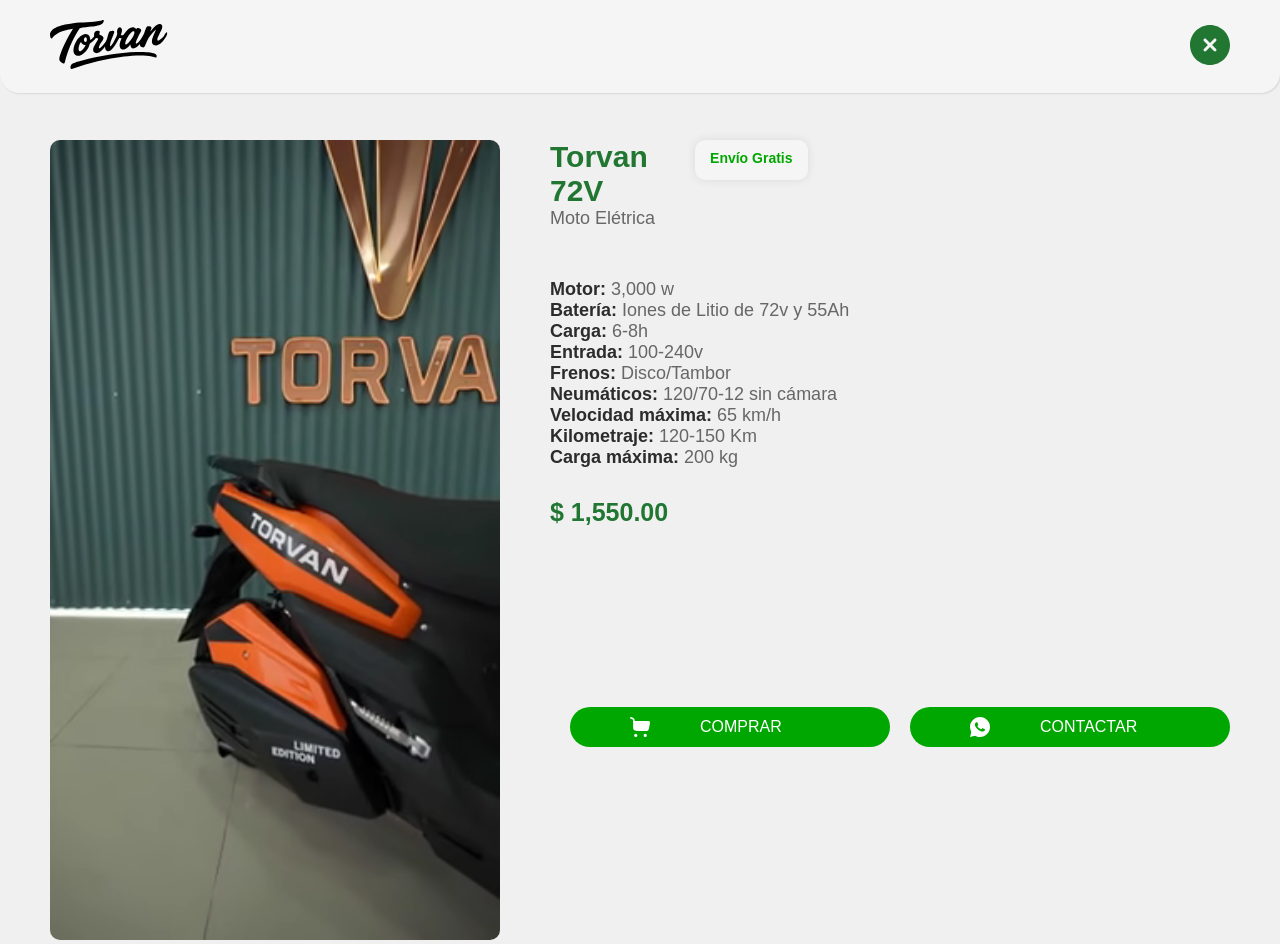
==== Torvan 72V.html @ df268289 "Inicio del proyecto" ====
<!DOCTYPE html>
<html lang="es">
<head>
    <meta charset="UTF-8">
    <meta name="viewport" content="width=device-width, initial-scale=1.0">

    <link rel="stylesheet" href="Torvan Details/style.css">
    <link rel="stylesheet" href="style.css">

    <link rel="icon" type="image/png" href="Torvan Details/style/icon/1x/Recurso 19.png">

    <title>Torvan 72V</title>
</head>
<body>
    <header class="header_detalis_motos">
        <a href="Torvan Eléctricas.html"><div class="logo-Torvan">
            <img src="Torvan Details/style/imagen/Logotipo (Torvan electrica).svg" alt="Logotipo de Torvan Eléctricas">
        </div></a>

        <a href="index.html"><div class="icon-cancel">
            <img src="Torvan Details/style/icon/Cancel.svg" alt="Icono de cancelar">
        </div></a>
    </header>

    <main class="main_details">
        <article class="video_moto_details">
            <video controls autoplay muted loop poster="miniatura.jpg">
                <source src="Torvan Details/style/imagen/Torvan/Torvan 72 V (Naranja)_480p.mp4" type="video/mp4">
                <source src="Torvan Details/style/imagen/Torvan/Torvan 72 V (Naranja)_480p.webm" type="video/webm">
            </video>
        </article>

        <section class="cont_info_details_motos">
            <article class="info_title_details">
                <div class="cont_title_details">
                    <h2 class="title_text_details">Torvan <br> 72V</h2>
                    <p class="subtitle_text_details">Moto Elétrica</p>
                </div>

                <div class="cont_free_details">
                    <p class="free_text_details">Envío Gratis</p>
                </div>
            </article>

            <article class="cont_details_moto_info">
                <p class="details_moto_info_text">
                    <span class="edit_text_details">Motor:</span> 3,000 w <br>
                    <span class="edit_text_details">Batería:</span> Iones de Litio de 72v y 55Ah <br>
                    <span class="edit_text_details">Carga:</span> 6-8h <br>
                    <span class="edit_text_details">Entrada:</span> 100-240v <br>
                    <span class="edit_text_details">Frenos:</span> Disco/Tambor <br>
                    <span class="edit_text_details">Neumáticos:</span> 120/70-12 sin cámara <br>
                    <span class="edit_text_details">Velocidad máxima:</span> 65 km/h <br>
                    <span class="edit_text_details">Kilometraje:</span> 120-150 Km <br>
                    <span class="edit_text_details">Carga máxima:</span> 200 kg <br>
                </p>
            </article>

            <div class="cont_pricing">
                <h2 class="title_text_pricing">$ 1,550.00</h2>
            </div>

            <article class="cont_btn">
                <div class="btn_comprar"><a href="https://islabeya.com/product/bici-moto-electrica-torvan-tormax-one/" target="_blank">
                    <img class="cont_btn_icon" src="Torvan Details/style/icon/Vector (2).svg" alt="Icono de carrito de compra">
                    <p>COMPRAR</p>
                </a></div>

                <a target="_blank" href="https://sd-express-link-up0cb.kinsta.page/?utm_source=ig&utm_medium=social&utm_content=link_in_bio&fbclid=PAcGRvZgJleHRuA2FlbQIxMQBzcnRjBmFwcF9pZA85MzY2MTk3NDMzOTI0NTkAAadX3eEpKHn9A8kxzR1t9VCgRBvH3z1TIb0XAqDPMoOlIstHeDTEvTtVunjrvQ_aem_uTbpIztVUD8alNbsKD7JcQ">
                    <img src="Torvan Details/style/icon/Vector (3).svg" alt="Icono de WhatsApp">
                    <p>CONTACTAR</p>
                </a>
            </article>
        </section>
    </main>
</body>
</html>
---- Torvan Details/style.css ----
*{
    padding: 0;
    margin: 0;
    font-family: "Poppins", sans-serif;
    text-decoration-line: none;
    list-style: none;
}


/*Estilos del Catálogo*/

body{
    background-color: #F0F0F0;
}

header{
    background-color: #F5F5F5;
    border-radius: 0 0 20px 20px;
    box-shadow: 1px 1px 2px rgba( 0, 0, 0,.1);
    position: fixed;
    width: 100%;
    z-index: 1000;
}

.cont_header{
    padding: 20px 50px;
    display: flex;
    justify-content: space-between;
}

.cont_filter_header ul{
    padding: 0 50px 10px 50px;
}

.cont_info_header, .cont_imagen_header, img{
    margin: auto 0;
}

h1{
    color: #217732;
    font-weight: 700;
    font-size: 30px;
}

.subtitle_header{
    color: #217732;
    font-weight: 500;
    font-size: 18px;
}

.cont_imagen_header, img{
    width: 120px;
    height: auto;
}

.cont_filter_header, ul{
    padding: 10px 0;
    display: flex;
    gap: 10px;
}

.cont_filter_header ul li{
    width: 150px;
    text-align: center;
    padding: 10px 0;
}

.cont_filter_header ul .active, .cont_filter_header ul .inactive:hover{
    box-shadow: 0 0 5px rgba( 0, 0, 0,.1);
    border-radius: 10px;
}

.cont_filter_header ul li a{
    color: #217732;
    font-weight: 600;
    font-size: 16px;
}

.cont_filter_header ul .inactive:hover{
    opacity: 1;
}

.cont_filter_header ul .inactive{
    opacity: .3;
}

.cont_cards_motos_torvan{
    padding: 220px 50px 50px 50px;
    display: grid;
    grid-template-columns: repeat(5, 1fr);
    gap: 20px;
}

.card_motos_torvan{
    background-color: #FFFFFF;
    box-shadow: 0 0 5px rgba( 0, 0, 0,.1);
    padding: 8px;

    border-radius: 15px;
}

video{
    width: 100%;
    border-radius: 10px;
}

.cont_imagen_card{
    position: relative;
}

.logotype_torvan-c, .logotype_torvan-e img{
    position: absolute;
    top: 10px;
    right: 10px;

    background-color: rgba(255, 255, 255, 0.3);
    box-shadow: 0 0 5px rgba( 0, 0, 0,.3);
    padding: 2px 8px;
    border-radius: 10px;
}

.logotype_torvan-c img{
    width: 80px;
    height: auto;
}

.logotype_torvan-e img{
    width: 50px;
    height: auto;
}

.cont_info_card{
    padding: 10px;
}

h2{
    color: #2C2C2C;
    font-size: 25px;
    font-weight: 700;
}

.moto_type{
    color: rgba(44, 44, 44, .5);
    font-size: 18px;
    font-weight: 500;
}

.cont_price_card{
    margin-top: 20px;
    display: flex;
    justify-content: space-between;
    align-items: end;
}

.title_price{
    color: rgba(44, 44, 44, .5);
    font-size: 20px;
}

.price{
    color: #00A700;
    font-size: 25px;
    font-weight: 600;
}

.cont_free{
    width: 50px;
    background-color: #fff;
    box-shadow: 0 0 7px rgba( 0, 0, 0,.3);
    padding: 3px 8px;
    border-radius: 10px;
}

.free_text{
    text-align: center;
    color: #00A700;
    font-size: 14px;
    font-weight: 600;
}

.cont_cards_motos_torvan a:hover{
    box-shadow: 0 0 10px rgba(5, 131, 1, 0.3);
    border-radius: 15px;
}


/*Estilos de Detalles de las Motos*/

.header_detalis_motos{
    display: flex;
    justify-content: space-between;
    align-items: center;

    padding: 20px 0;
}

.icon-cancel img{
    width: 40px;
    margin-right: 50px;
}

.logo-Torvan{
    margin-left: 50px;
}

.main_details{
    display: flex;
    gap: 50px;
    height: 100dvh;
}

.video_moto_details{
    width: 450px;
    margin: 140px 0 0 50px;
}

.info_title_details{
    margin-top: 140px;
    display: flex;
    gap: 40px;
}

.title_text_details{
    color: #217732;
    font-weight: 700;
    font-size: 30px;
}

.subtitle_text_details{
    color: rgba(44, 44, 44, .7);
    font-size: 18px;
}

.details_moto_info_text{
    margin-top: 50px;
    font-size: 18px;
    font-weight: 500;
    color: rgba(44, 44, 44, .7);
}

.edit_text_details{
    font-weight: 700;
    color: rgba(44, 44, 44, 1);
}

.cont_free_details{
    background-color: #F5F5F5;
    border-radius: 10px;
    padding: 10px 15px;
    height: 20px;
    box-shadow: 0 0 10px rgba(44, 44, 44, .1);
}

.free_text_details{
    color: #00A700;
    font-size: 14px;
    font-weight: 600;
}

.cont_btn{
    display: flex;
    border-radius: 20px;
    padding: 30px 20px;
    margin-top: 150px;
    gap: 20px;
}

.cont_btn a{
    background-color: #00A700;
    display: flex;
    border-radius: 50px;
    width: 300px;
    align-items: center;
    padding: 10px;
    color: #fff;
}

.cont_btn a img{
    height: 20px;
}

.cont_pricing{
    margin-top: 30px;
}

.title_text_pricing{
    font-size: 25px;
    color: #217732;
}



@media (max-width: 1024px) {
    .cont_cards_motos_torvan{
        grid-template-columns: repeat(3, 1fr);
    }
}

@media (max-width: 780px) {
    .cont_cards_motos_torvan{
        grid-template-columns: repeat(2, 1fr);
    }
}

@media (max-width: 500px) {
    
    .cont_header{
        padding: 20px;
    }

    h1{
        font-size: 20px;
    }

    .subtitle_header{
        font-size: 14px;
    }

    .cont_imagen_header, img{
        width: 100px;
    }

    .cont_filter_header ul{
        padding: 0 20px 10px 20px;
    }

    .cont_filter_header ul li{
        width: 100px;
        padding: 5px;
    }

    .cont_filter_header ul li a{
        font-size: 14px;
    }

    .cont_cards_motos_torvan{
        padding: 180px 10px 10px 10px;
        grid-template-columns: repeat(2, 1fr);
        gap: 10px;
    }

    .card_motos_torvan{
        width: 180px;
    }

    .logotype_torvan-c, .logotype_torvan-e img{
        padding: 1px 6px;
        border-radius: 8px;
    }

    .logotype_torvan-c img{
        width: 60px;
    }

    .logotype_torvan-e img{
        padding: 4px 6px;
        width: 40px;
    }

    .cont_info_card{
        padding: 5px;
    }

    h2, .price{
        font-size: 18px;
    }

    .moto_type{
        font-size: 14px;
    }

    .cont_price_card{
        margin-top: 10px;
    }

    .title_price{
        font-size: 14px;
    }

    .cont_free{
        padding: 3px 8px;
        width: 40px;
    }

    .free_text{
        font-size: 12px;
        text-align: center;
    }


    /*Detalles de las motos*/

    .icon-cancel img{
        width: 30px;
        margin-right: 20px;
    }

    .logo-Torvan{
        margin-left: 20px;
    }

    .main_details{
        display: flex;
        flex-direction: column;
        gap: 20px;
    }

    .video_moto_details{
        width: auto;
        margin: 120px 20px 0 20px;
    }

    .info_title_details{
        margin-top: 20px;
        gap: 20px;
        padding: 0 20px;
    }

    .title_text_details{
        font-size: 25px;
    }

    .subtitle_text_details{
        font-size: 16px;
    }

    .details_moto_info_text{
        font-size: 16px;
        padding: 0 20px;
    }

    .cont_free_details{
        text-align: center;
        padding: 5px 10px;
        height: 20px;
    }

    .cont_btn{
        padding: 30px 20px;
        margin-top: 100px;
        display: flex;
        flex-direction: column;
        width: auto;
    }

    .cont_btn a{
        padding: 10px;
    }

    .cont_pricing{
        padding: 0 20px;
    }
}
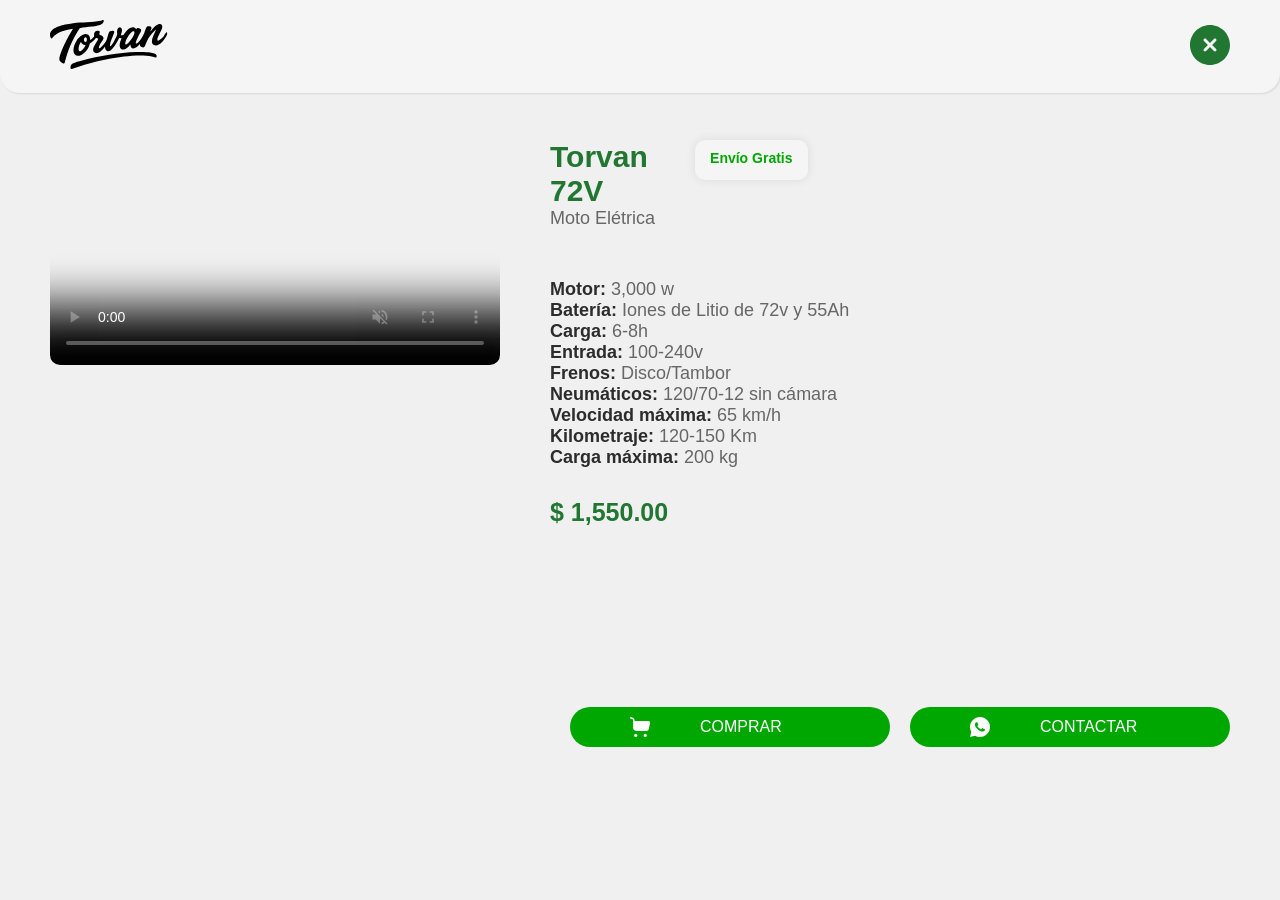
==== commit eb6f4438: "Quitar webm" ====
--- a/Torvan 72V.html
+++ b/Torvan 72V.html
@@ -25,8 +25,7 @@
     <main class="main_details">
         <article class="video_moto_details">
             <video controls autoplay muted loop poster="miniatura.jpg">
-                <source src="Torvan Details/style/imagen/Torvan/Torvan 72 V (Naranja)_480p.mp4" type="video/mp4">
-                <source src="Torvan Details/style/imagen/Torvan/Torvan 72 V (Naranja)_480p.webm" type="video/webm">
+                <source src="Torvan Details/style/imagen/Torvan/Torvan 72 V (Naranja)_480p.mp4" type="video/mp4"> 
             </video>
         </article>
 
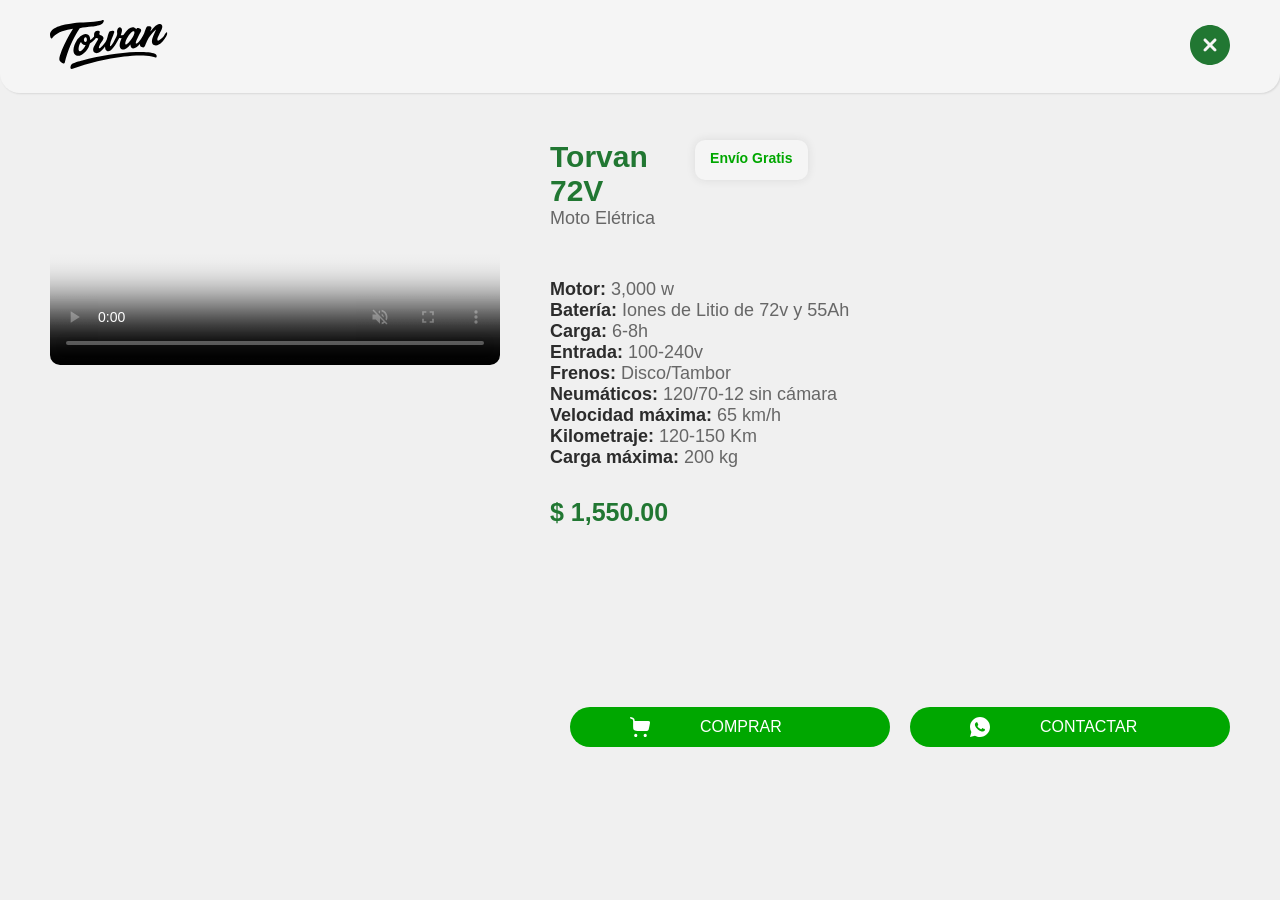
==== commit 19d3db5d: "Formato Fast Start" ====
--- a/Torvan 72V.html
+++ b/Torvan 72V.html
@@ -25,7 +25,7 @@
     <main class="main_details">
         <article class="video_moto_details">
             <video controls autoplay muted loop poster="miniatura.jpg">
-                <source src="Torvan Details/style/imagen/Torvan/Torvan 72 V (Naranja)_480p.mp4" type="video/mp4"> 
+                <source src="Torvan Details/style/imagen/Torvan/Torvan 72 V (Naranja)_480p_flast.mp4" type="video/mp4"> 
             </video>
         </article>
 
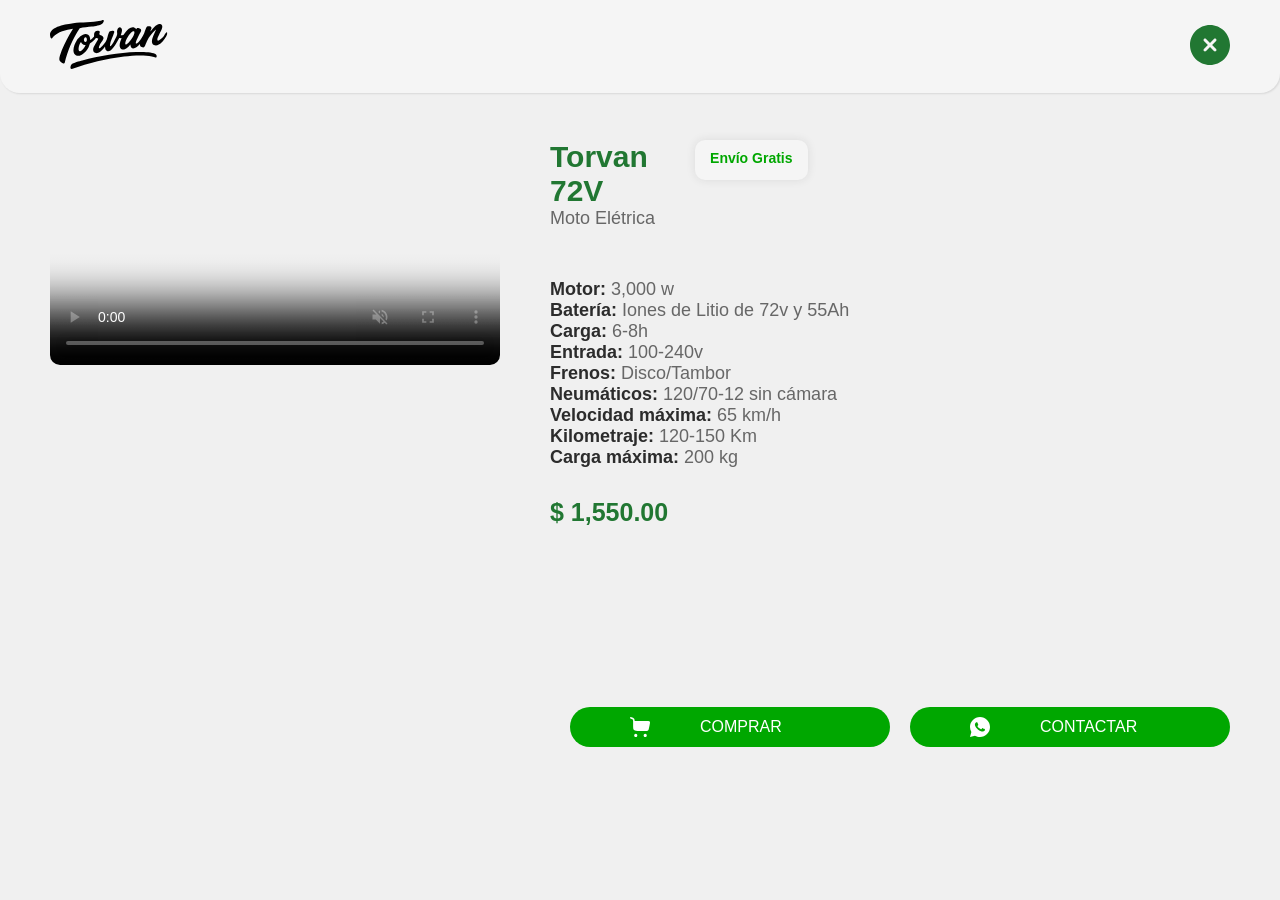
==== commit 593bf522: "Eliminada referencia a islabeya" ====
--- a/Torvan 72V.html
+++ b/Torvan 72V.html
@@ -60,7 +60,7 @@
             </div>
 
             <article class="cont_btn">
-                <div class="btn_comprar"><a href="https://islabeya.com/product/bici-moto-electrica-torvan-tormax-one/" target="_blank">
+                <div class="btn_comprar"><a href="https://wa.me/50763630201?text=Estoy%20interesado%20en%20la%20moto%20Torvan%2072V" target="_blank">
                     <img class="cont_btn_icon" src="Torvan Details/style/icon/Vector (2).svg" alt="Icono de carrito de compra">
                     <p>COMPRAR</p>
                 </a></div>
